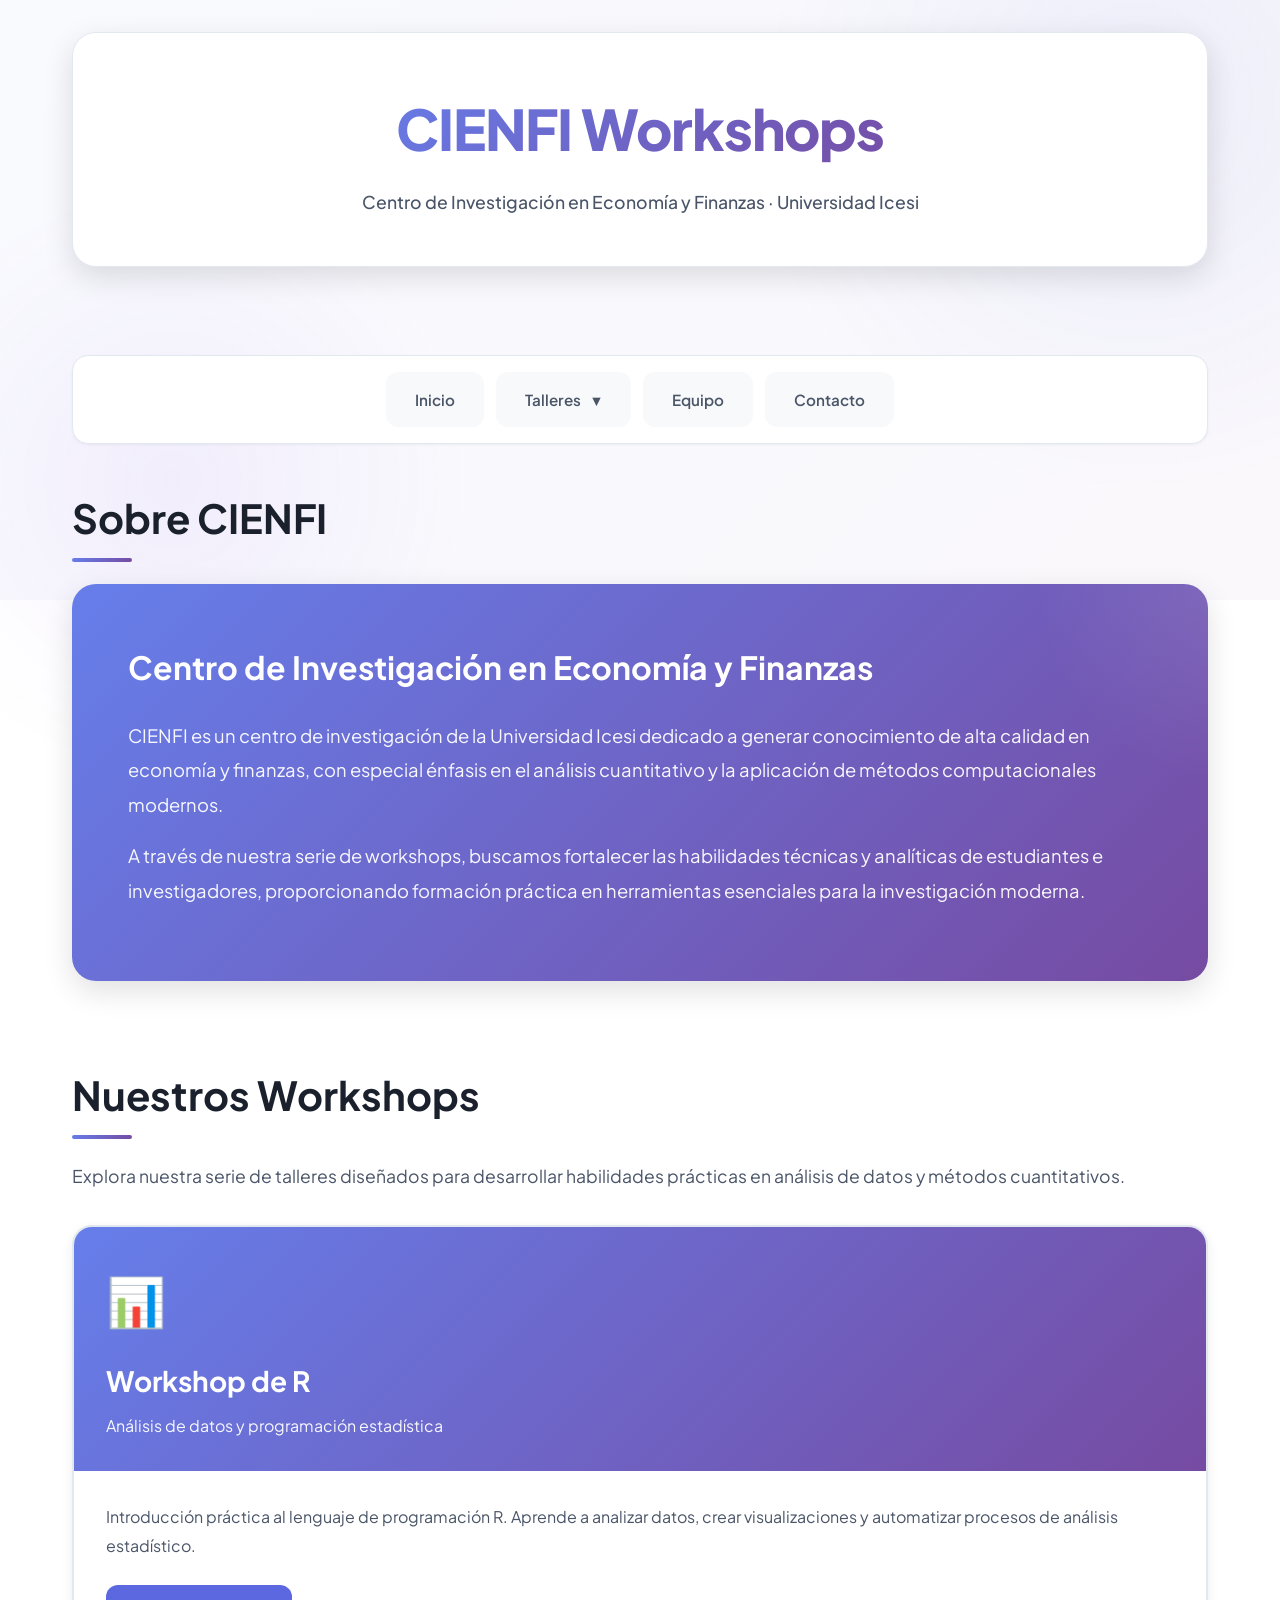
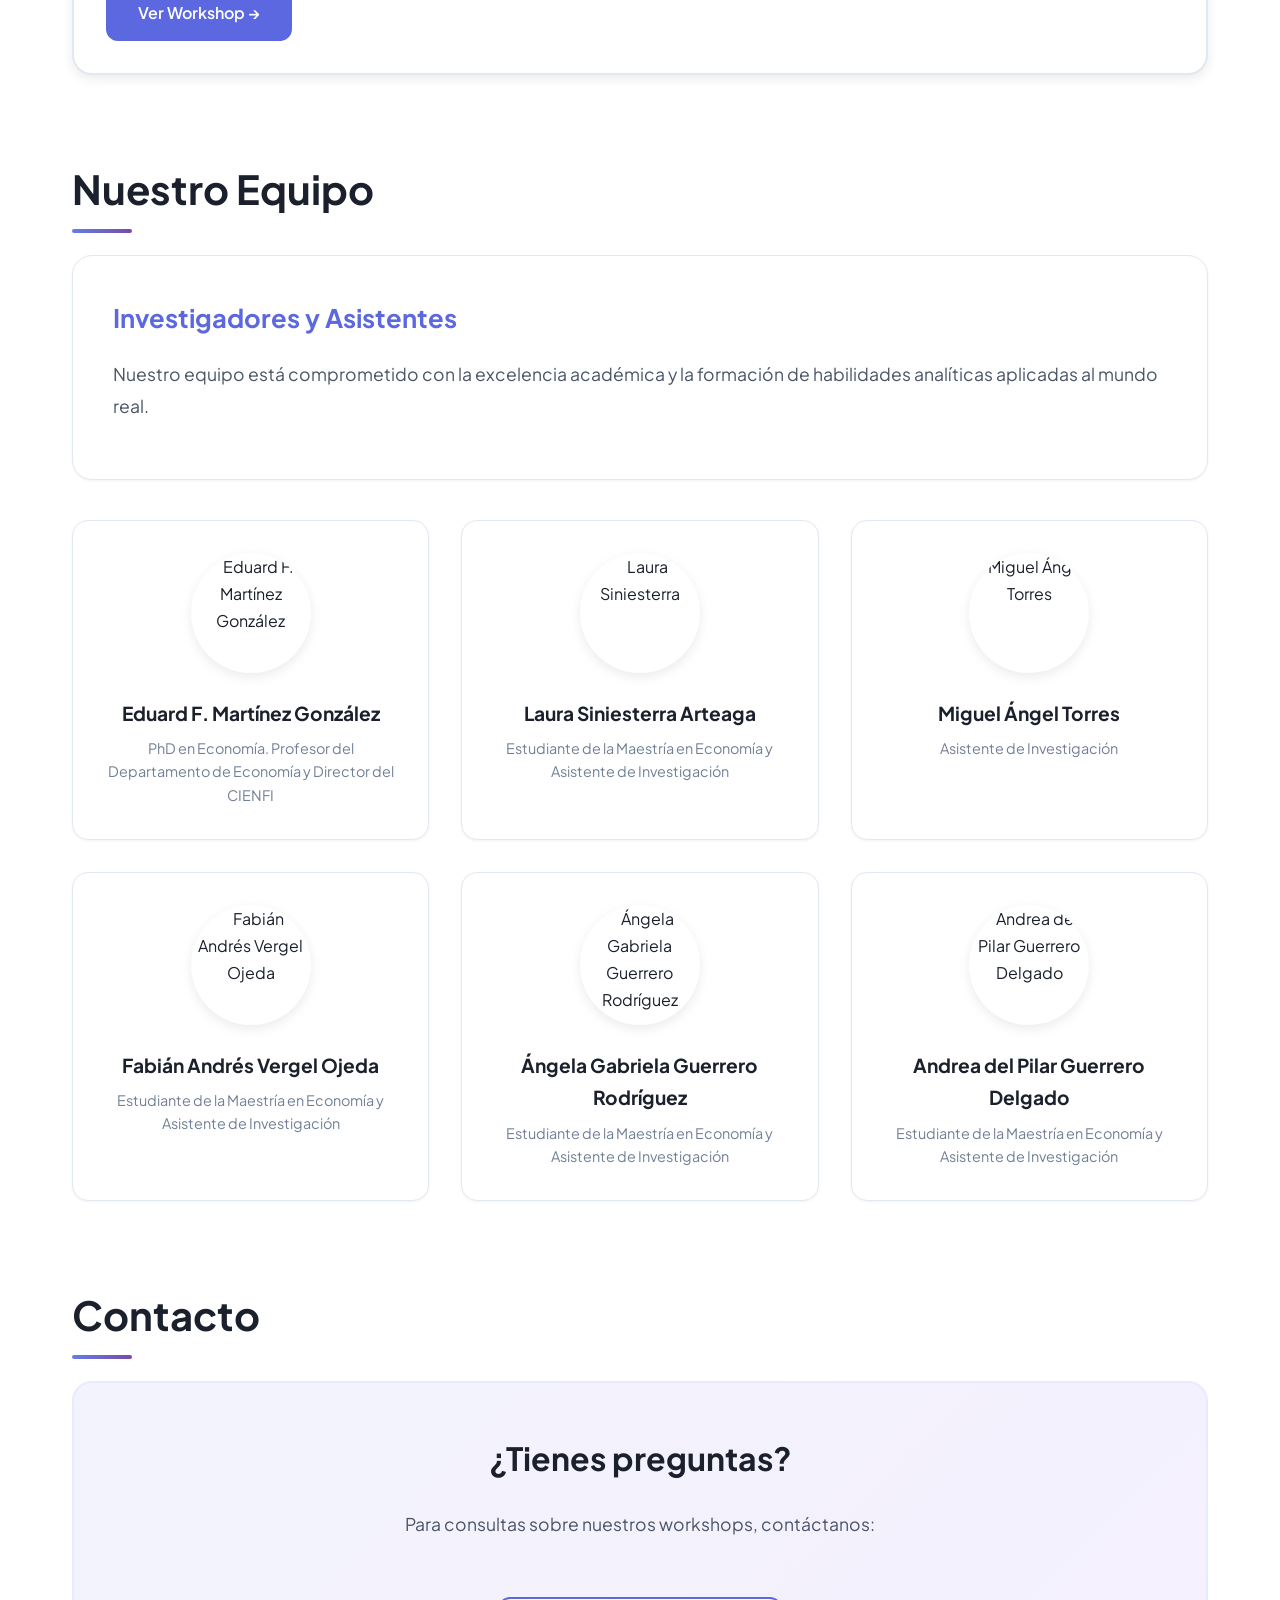
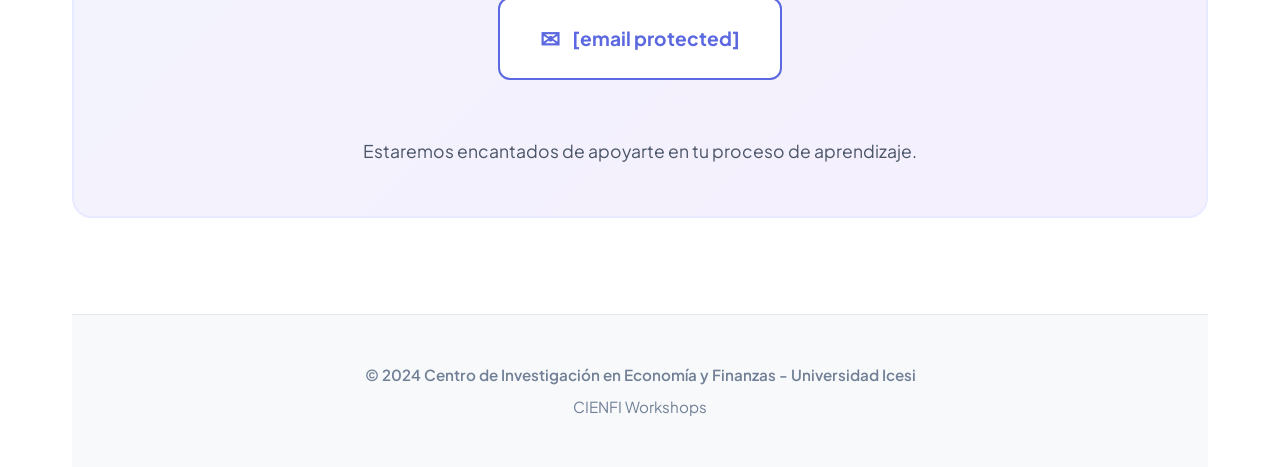
==== files/index.html @ 34f8555f "upload page" ====
<!DOCTYPE html>
<html lang="es">
<head>
    <meta charset="UTF-8">
    <meta name="viewport" content="width=device-width, initial-scale=1.0">
    <title>CIENFI Workshops | Universidad Icesi</title>
    <link rel="preconnect" href="https://fonts.googleapis.com">
    <link rel="preconnect" href="https://fonts.gstatic.com" crossorigin>
    <link href="https://fonts.googleapis.com/css2?family=Plus+Jakarta+Sans:wght@300;400;500;600;700;800&display=swap" rel="stylesheet">
    <style>
        :root {
            --primary-blue: #5B68DF;
            --deep-blue: #2E3192;
            --accent-blue: #3D4BC7;
            --light-blue: #E8EBFF;
            --purple-accent: #7C3AED;
            --bg-white: #FFFFFF;
            --bg-gray: #F8F9FB;
            --text-dark: #1A202C;
            --text-gray: #4A5568;
            --text-muted: #718096;
            --border-light: #E2E8F0;
            --shadow-sm: 0 1px 3px rgba(0,0,0,0.05);
            --shadow-md: 0 4px 12px rgba(0,0,0,0.08);
            --shadow-lg: 0 10px 30px rgba(0,0,0,0.12);
            --gradient-purple: linear-gradient(135deg, #667EEA 0%, #764BA2 100%);
        }

        * {
            margin: 0;
            padding: 0;
            box-sizing: border-box;
        }

        body {
            font-family: 'Plus Jakarta Sans', sans-serif;
            background: var(--bg-white);
            color: var(--text-dark);
            line-height: 1.7;
            overflow-x: hidden;
        }

        .bg-accent {
            position: fixed;
            top: 0;
            left: 0;
            width: 100%;
            height: 600px;
            background: linear-gradient(135deg, rgba(102, 126, 234, 0.04) 0%, rgba(118, 75, 162, 0.04) 100%);
            z-index: 0;
            pointer-events: none;
        }
        
        .bg-accent::before {
            content: '';
            position: absolute;
            top: -50%;
            right: -20%;
            width: 800px;
            height: 800px;
            background: radial-gradient(circle, rgba(91, 104, 223, 0.08) 0%, transparent 70%);
            border-radius: 50%;
            animation: float 20s ease-in-out infinite;
        }
        
        .bg-accent::after {
            content: '';
            position: absolute;
            bottom: -30%;
            left: -10%;
            width: 600px;
            height: 600px;
            background: radial-gradient(circle, rgba(124, 58, 237, 0.06) 0%, transparent 70%);
            border-radius: 50%;
            animation: float 15s ease-in-out infinite reverse;
        }

        @keyframes float {
            0%, 100% { transform: translate(0, 0) scale(1); }
            50% { transform: translate(50px, -50px) scale(1.1); }
        }

        .container {
            position: relative;
            z-index: 1;
            max-width: 1200px;
            margin: 0 auto;
            padding: 0 2rem;
        }

        header {
            padding: 2rem 0 3rem;
            animation: fadeInDown 0.8s ease-out;
        }

        @keyframes fadeInDown {
            from {
                opacity: 0;
                transform: translateY(-30px);
            }
            to {
                opacity: 1;
                transform: translateY(0);
            }
        }

        .header-content {
            display: flex;
            align-items: center;
            justify-content: center;
            gap: 2rem;
            padding: 3rem 2.5rem;
            background: var(--bg-white);
            border-radius: 24px;
            box-shadow: var(--shadow-lg);
            border: 1px solid var(--border-light);
            text-align: center;
        }

        .header-text h1 {
            font-size: 3.5rem;
            font-weight: 800;
            background: var(--gradient-purple);
            -webkit-background-clip: text;
            -webkit-text-fill-color: transparent;
            background-clip: text;
            margin-bottom: 0.75rem;
            letter-spacing: -0.02em;
        }

        .header-text p {
            font-size: 1.1rem;
            color: var(--text-gray);
            font-weight: 500;
        }

        /* Navigation with Dropdown */
        nav {
            margin: 2.5rem 0;
            animation: fadeIn 1s ease-out 0.3s backwards;
        }

        @keyframes fadeIn {
            from { opacity: 0; }
            to { opacity: 1; }
        }

        .nav-links {
            display: flex;
            gap: 0.75rem;
            flex-wrap: wrap;
            background: var(--bg-white);
            padding: 1rem;
            border-radius: 16px;
            box-shadow: var(--shadow-sm);
            border: 1px solid var(--border-light);
            justify-content: center;
        }

        .nav-item {
            position: relative;
        }

        .nav-link {
            display: block;
            padding: 0.85rem 1.75rem;
            background: var(--bg-gray);
            color: var(--text-gray);
            text-decoration: none;
            font-size: 0.95rem;
            font-weight: 600;
            border-radius: 12px;
            transition: all 0.3s ease;
            border: 1px solid transparent;
            cursor: pointer;
        }

        .nav-link:hover {
            background: var(--light-blue);
            color: var(--primary-blue);
            border-color: var(--primary-blue);
            transform: translateY(-2px);
            box-shadow: var(--shadow-md);
        }

        /* Dropdown Menu */
        .dropdown {
            position: relative;
        }

        .dropdown-content {
            display: none;
            position: absolute;
            top: 100%;
            left: 0;
            margin-top: 0.5rem;
            background: var(--bg-white);
            min-width: 220px;
            box-shadow: var(--shadow-lg);
            border-radius: 12px;
            border: 1px solid var(--border-light);
            z-index: 1000;
            overflow: hidden;
        }

        .dropdown:hover .dropdown-content {
            display: block;
        }

        .dropdown-item {
            display: block;
            padding: 0.9rem 1.5rem;
            color: var(--text-gray);
            text-decoration: none;
            font-size: 0.9rem;
            font-weight: 500;
            transition: all 0.3s ease;
            border-bottom: 1px solid var(--border-light);
        }

        .dropdown-item:last-child {
            border-bottom: none;
        }

        .dropdown-item:hover {
            background: var(--light-blue);
            color: var(--primary-blue);
        }

        .dropdown-arrow {
            display: inline-block;
            margin-left: 0.5rem;
            font-size: 0.7rem;
            transition: transform 0.3s ease;
        }

        .dropdown:hover .dropdown-arrow {
            transform: rotate(180deg);
        }

        .section {
            margin-bottom: 5rem;
            animation: fadeInUp 0.8s ease-out backwards;
        }

        .section:nth-child(2) { animation-delay: 0.2s; }
        .section:nth-child(3) { animation-delay: 0.4s; }

        @keyframes fadeInUp {
            from {
                opacity: 0;
                transform: translateY(30px);
            }
            to {
                opacity: 1;
                transform: translateY(0);
            }
        }

        .section-title {
            font-size: 2.5rem;
            font-weight: 700;
            margin-bottom: 2rem;
            color: var(--text-dark);
            position: relative;
            display: inline-block;
        }

        .section-title::after {
            content: '';
            position: absolute;
            bottom: -10px;
            left: 0;
            width: 60px;
            height: 4px;
            background: var(--gradient-purple);
            border-radius: 2px;
        }

        .card {
            background: var(--bg-white);
            border: 1px solid var(--border-light);
            padding: 2.5rem;
            margin-bottom: 1.5rem;
            border-radius: 20px;
            transition: all 0.3s ease;
            box-shadow: var(--shadow-sm);
        }

        .card:hover {
            box-shadow: var(--shadow-lg);
            transform: translateY(-4px);
            border-color: var(--primary-blue);
        }

        .card-title {
            font-size: 1.6rem;
            font-weight: 700;
            margin-bottom: 1.25rem;
            color: var(--primary-blue);
        }

        .card-description {
            font-size: 1.1rem;
            line-height: 1.8;
            color: var(--text-gray);
            margin-bottom: 1rem;
        }

        .hero-card {
            background: var(--gradient-purple);
            color: white;
            padding: 3.5rem;
            border-radius: 24px;
            margin-bottom: 3rem;
            box-shadow: var(--shadow-lg);
            position: relative;
            overflow: hidden;
        }

        .hero-card::before {
            content: '';
            position: absolute;
            top: -50%;
            right: -20%;
            width: 400px;
            height: 400px;
            background: radial-gradient(circle, rgba(255,255,255,0.1) 0%, transparent 70%);
            border-radius: 50%;
        }

        .hero-card .card-title {
            color: white;
            font-size: 2rem;
            margin-bottom: 1.5rem;
            position: relative;
        }

        .hero-card .card-description {
            color: rgba(255, 255, 255, 0.95);
            font-size: 1.15rem;
            line-height: 1.9;
            position: relative;
        }

        /* Workshops Grid */
        .workshops-grid {
            display: grid;
            grid-template-columns: repeat(auto-fit, minmax(350px, 1fr));
            gap: 2rem;
            margin-top: 2rem;
        }

        .workshop-card {
            background: var(--bg-white);
            border: 2px solid var(--border-light);
            border-radius: 20px;
            overflow: hidden;
            box-shadow: var(--shadow-md);
            transition: all 0.3s ease;
        }

        .workshop-card:hover {
            transform: translateY(-8px);
            box-shadow: 0 20px 40px rgba(91, 104, 223, 0.2);
            border-color: var(--primary-blue);
        }

        .workshop-header {
            background: var(--gradient-purple);
            padding: 2rem;
            color: white;
            position: relative;
        }

        .workshop-icon {
            font-size: 3rem;
            margin-bottom: 1rem;
        }

        .workshop-header h3 {
            font-size: 1.75rem;
            margin-bottom: 0.5rem;
        }

        .workshop-header p {
            opacity: 0.95;
            font-size: 1rem;
        }

        .workshop-content {
            padding: 2rem;
        }

        .workshop-description {
            color: var(--text-gray);
            line-height: 1.8;
            margin-bottom: 1.5rem;
        }

        .workshop-status {
            display: inline-block;
            padding: 0.5rem 1rem;
            background: rgba(91, 104, 223, 0.1);
            color: var(--primary-blue);
            border-radius: 20px;
            font-size: 0.85rem;
            font-weight: 600;
            margin-bottom: 1.5rem;
        }

        .btn {
            display: inline-block;
            padding: 0.9rem 2rem;
            background: var(--primary-blue);
            color: white;
            text-decoration: none;
            font-size: 1rem;
            font-weight: 600;
            border-radius: 12px;
            transition: all 0.3s ease;
            border: none;
            cursor: pointer;
        }

        .btn:hover {
            background: var(--deep-blue);
            transform: scale(1.05);
            box-shadow: var(--shadow-md);
        }

        /* Team Section */
        .team-grid {
            display: grid;
            grid-template-columns: repeat(auto-fit, minmax(280px, 1fr));
            gap: 2rem;
            margin-top: 2.5rem;
        }

        .team-member {
            background: var(--bg-white);
            border: 1px solid var(--border-light);
            border-radius: 16px;
            padding: 2rem;
            text-align: center;
            transition: all 0.3s ease;
            box-shadow: var(--shadow-sm);
        }

        .team-member:hover {
            transform: translateY(-8px);
            box-shadow: var(--shadow-lg);
            border-color: var(--primary-blue);
        }

        .team-avatar {
            width: 120px;
            height: 120px;
            margin: 0 auto 1.5rem;
            border-radius: 50%;
            overflow: hidden;
            box-shadow: var(--shadow-md);
            position: relative;
        }

        .team-avatar img {
            width: 100%;
            height: 100%;
            object-fit: cover;
        }

        .team-avatar-fallback {
            width: 100%;
            height: 100%;
            background: var(--gradient-purple);
            display: flex;
            align-items: center;
            justify-content: center;
            font-size: 2.5rem;
            font-weight: 700;
            color: white;
        }

        .team-name {
            font-size: 1.2rem;
            font-weight: 700;
            color: var(--text-dark);
            margin-bottom: 0.5rem;
        }

        .team-role {
            font-size: 0.9rem;
            color: var(--text-muted);
            font-weight: 400;
            line-height: 1.6;
        }

        .contact-card {
            background: linear-gradient(135deg, rgba(91, 104, 223, 0.08) 0%, rgba(124, 58, 237, 0.08) 100%);
            border: 2px solid var(--light-blue);
            padding: 3rem;
            border-radius: 20px;
            text-align: center;
        }

        .contact-email {
            display: inline-flex;
            align-items: center;
            gap: 0.75rem;
            padding: 1.2rem 2.5rem;
            background: var(--bg-white);
            border: 2px solid var(--primary-blue);
            border-radius: 12px;
            color: var(--primary-blue);
            text-decoration: none;
            font-weight: 700;
            font-size: 1.2rem;
            transition: all 0.3s ease;
            margin: 1.5rem 0;
        }

        .contact-email:hover {
            background: var(--primary-blue);
            color: white;
            transform: scale(1.05);
            box-shadow: var(--shadow-md);
        }

        footer {
            margin-top: 6rem;
            padding: 3rem 0;
            border-top: 1px solid var(--border-light);
            text-align: center;
            color: var(--text-muted);
            background: var(--bg-gray);
        }

        footer p {
            font-size: 0.95rem;
            line-height: 1.6;
        }

        @media (max-width: 768px) {
            .header-content {
                padding: 2.5rem 1.5rem;
            }

            .header-text h1 {
                font-size: 2.5rem;
            }

            .section-title {
                font-size: 2rem;
            }

            .nav-links {
                flex-direction: column;
            }

            .dropdown-content {
                position: static;
                margin-top: 0.5rem;
                display: none;
            }

            .dropdown.active .dropdown-content {
                display: block;
            }

            .workshops-grid,
            .team-grid {
                grid-template-columns: 1fr;
            }

            .hero-card {
                padding: 2.5rem 1.5rem;
            }
        }
    </style>
</head>
<body>
    <div class="bg-accent"></div>
    
    <div class="container">
        <header>
            <div class="header-content">
                <div class="header-text">
                    <h1>CIENFI Workshops</h1>
                    <p>Centro de Investigación en Economía y Finanzas · Universidad Icesi</p>
                </div>
            </div>
        </header>

        <nav>
            <div class="nav-links">
                <div class="nav-item">
                    <a href="index.html" class="nav-link">Inicio</a>
                </div>
                
                <!-- Dropdown Menu for Workshops -->
                <div class="nav-item dropdown">
                    <a href="#" class="nav-link">
                        Talleres <span class="dropdown-arrow">▼</span>
                    </a>
                    <div class="dropdown-content">
                        <a href="workshop-r.html" class="dropdown-item">📊 Workshop de R</a>
                    </div>
                </div>

                <div class="nav-item">
                    <a href="#equipo" class="nav-link">Equipo</a>
                </div>
                <div class="nav-item">
                    <a href="#contacto" class="nav-link">Contacto</a>
                </div>
            </div>
        </nav>

        <main>
            <!-- About CIENFI -->
            <section class="section" id="about">
                <h2 class="section-title">Sobre CIENFI</h2>
                <div class="hero-card">
                    <h3 class="card-title">Centro de Investigación en Economía y Finanzas</h3>
                    <p class="card-description">
                        CIENFI es un centro de investigación de la Universidad Icesi dedicado a generar conocimiento 
                        de alta calidad en economía y finanzas, con especial énfasis en el análisis cuantitativo y 
                        la aplicación de métodos computacionales modernos.
                    </p>
                    <p class="card-description">
                        A través de nuestra serie de workshops, buscamos fortalecer las habilidades técnicas y analíticas 
                        de estudiantes e investigadores, proporcionando formación práctica en herramientas esenciales 
                        para la investigación moderna.
                    </p>
                </div>
            </section>

            <!-- Workshops Overview -->
            <section class="section" id="workshops">
                <h2 class="section-title">Nuestros Workshops</h2>
                <p class="card-description" style="margin-bottom: 2rem;">
                    Explora nuestra serie de talleres diseñados para desarrollar habilidades prácticas en análisis 
                    de datos y métodos cuantitativos.
                </p>

                <div class="workshops-grid">
                    <!-- Workshop de R -->
                    <div class="workshop-card">
                        <div class="workshop-header">
                            <div class="workshop-icon">📊</div>
                            <h3>Workshop de R</h3>
                            <p>Análisis de datos y programación estadística</p>
                        </div>
                        <div class="workshop-content">
                            <p class="workshop-description">
                                Introducción práctica al lenguaje de programación R. Aprende a analizar datos, 
                                crear visualizaciones y automatizar procesos de análisis estadístico.
                            </p>
                            <a href="workshop-r.html" class="btn">Ver Workshop →</a>
                        </div>
                    </div>
                </div>
            </section>

            <!-- Team CIENFI -->
            <section class="section" id="equipo">
                <h2 class="section-title">Nuestro Equipo</h2>
                
                <div class="card" style="margin-bottom: 2.5rem;">
                    <h3 class="card-title">Investigadores y Asistentes</h3>
                    <p class="card-description">
                        Nuestro equipo está comprometido con la excelencia académica y la formación de habilidades 
                        analíticas aplicadas al mundo real.
                    </p>
                </div>

                <div class="team-grid">
                    <!-- Miembro 1 -->
                    <div class="team-member">
                        <div class="team-avatar">
                            <img src="images/eduard-cienfi.png" alt="Eduard F. Martínez González">
                        </div>
                        <div class="team-name">Eduard F. Martínez González</div>
                        <div class="team-role">PhD en Economía. Profesor del Departamento de Economía y Director del CIENFI</div>
                    </div>

                    <!-- Miembro 2 -->
                    <div class="team-member">
                        <div class="team-avatar">
                            <img src="images/laura-cienfi.jpeg" alt="Laura Siniesterra">
                        </div>
                        <div class="team-name">Laura Siniesterra Arteaga</div>
                        <div class="team-role">Estudiante de la Maestría en Economía y Asistente de Investigación</div>
                    </div>

                    <!-- Miembro 3 -->
                    <div class="team-member">
                        <div class="team-avatar">
                            <img src="images/miguel-cienfi.jpeg" alt="Miguel Ángel Torres">
                        </div>
                        <div class="team-name">Miguel Ángel Torres</div>
                        <div class="team-role">Asistente de Investigación</div>
                    </div>

                    <!-- Miembro 4 -->
                    <div class="team-member">
                        <div class="team-avatar">
                            <img src="images/fabian-cienfi.jpeg" alt="Fabián Andrés Vergel Ojeda">
                        </div>
                        <div class="team-name">Fabián Andrés Vergel Ojeda</div>
                        <div class="team-role">Estudiante de la Maestría en Economía y Asistente de Investigación</div>
                    </div>

                    <!-- Miembro 5 -->
                    <div class="team-member">
                        <div class="team-avatar">
                            <img src="images/angela-cienfi.jpg" alt="Ángela Gabriela Guerrero Rodríguez">
                        </div>
                        <div class="team-name">Ángela Gabriela Guerrero Rodríguez</div>
                        <div class="team-role">Estudiante de la Maestría en Economía y Asistente de Investigación</div>
                    </div>

                    <!-- Miembro 6 -->
                    <div class="team-member">
                        <div class="team-avatar">
                            <img src="images/andrea-cienfi.png" alt="Andrea del Pilar Guerrero Delgado">
                        </div>
                        <div class="team-name">Andrea del Pilar Guerrero Delgado</div>
                        <div class="team-role">Estudiante de la Maestría en Economía y Asistente de Investigación</div>
                    </div>
                </div>
            </section>

            <!-- Contact -->
            <section class="section" id="contacto">
                <h2 class="section-title">Contacto</h2>
                
                <div class="contact-card">
                    <h3 class="card-title" style="color: var(--text-dark); margin-bottom: 1.5rem; font-size: 2rem;">
                        ¿Tienes preguntas?
                    </h3>
                    <p class="card-description" style="max-width: 600px; margin: 0 auto 2rem; font-size: 1.1rem;">
                        Para consultas sobre nuestros workshops, contáctanos:
                    </p>
                    
                    <a href="/cdn-cgi/l/email-protection#99faf0fcf7fff0d9f0fafceaf0b7fcfdecb7faf6" class="contact-email">
                        <span style="font-size: 1.5rem;">✉</span>
                        <span><span class="__cf_email__" data-cfemail="412228242f27280128222432286f2425346f222e">[email&#160;protected]</span></span>
                    </a>

                    <p class="card-description" style="max-width: 700px; margin: 2rem auto 0;">
                        Estaremos encantados de apoyarte en tu proceso de aprendizaje.
                    </p>
                </div>
            </section>
        </main>

        <footer>
            <p style="font-weight: 600; margin-bottom: 0.5rem;">
                © 2024 Centro de Investigación en Economía y Finanzas - Universidad Icesi
            </p>
            <p>CIENFI Workshops</p>
        </footer>
    </div>

    <script data-cfasync="false" src="/cdn-cgi/scripts/5c5dd728/cloudflare-static/email-decode.min.js"></script><script>
        // Smooth scrolling
        document.querySelectorAll('a[href^="#"]').forEach(anchor => {
            anchor.addEventListener('click', function (e) {
                e.preventDefault();
                const target = document.querySelector(this.getAttribute('href'));
                if (target) {
                    target.scrollIntoView({
                        behavior: 'smooth',
                        block: 'start'
                    });
                }
            });
        });

        // Mobile dropdown toggle
        if (window.innerWidth <= 768) {
            document.querySelectorAll('.dropdown > .nav-link').forEach(link => {
                link.addEventListener('click', function(e) {
                    e.preventDefault();
                    this.parentElement.classList.toggle('active');
                });
            });
        }

        // Intersection observer for animations
        const observerOptions = {
            threshold: 0.1,
            rootMargin: '0px 0px -50px 0px'
        };

        const observer = new IntersectionObserver((entries) => {
            entries.forEach(entry => {
                if (entry.isIntersecting) {
                    entry.target.style.opacity = '1';
                    entry.target.style.transform = 'translateY(0
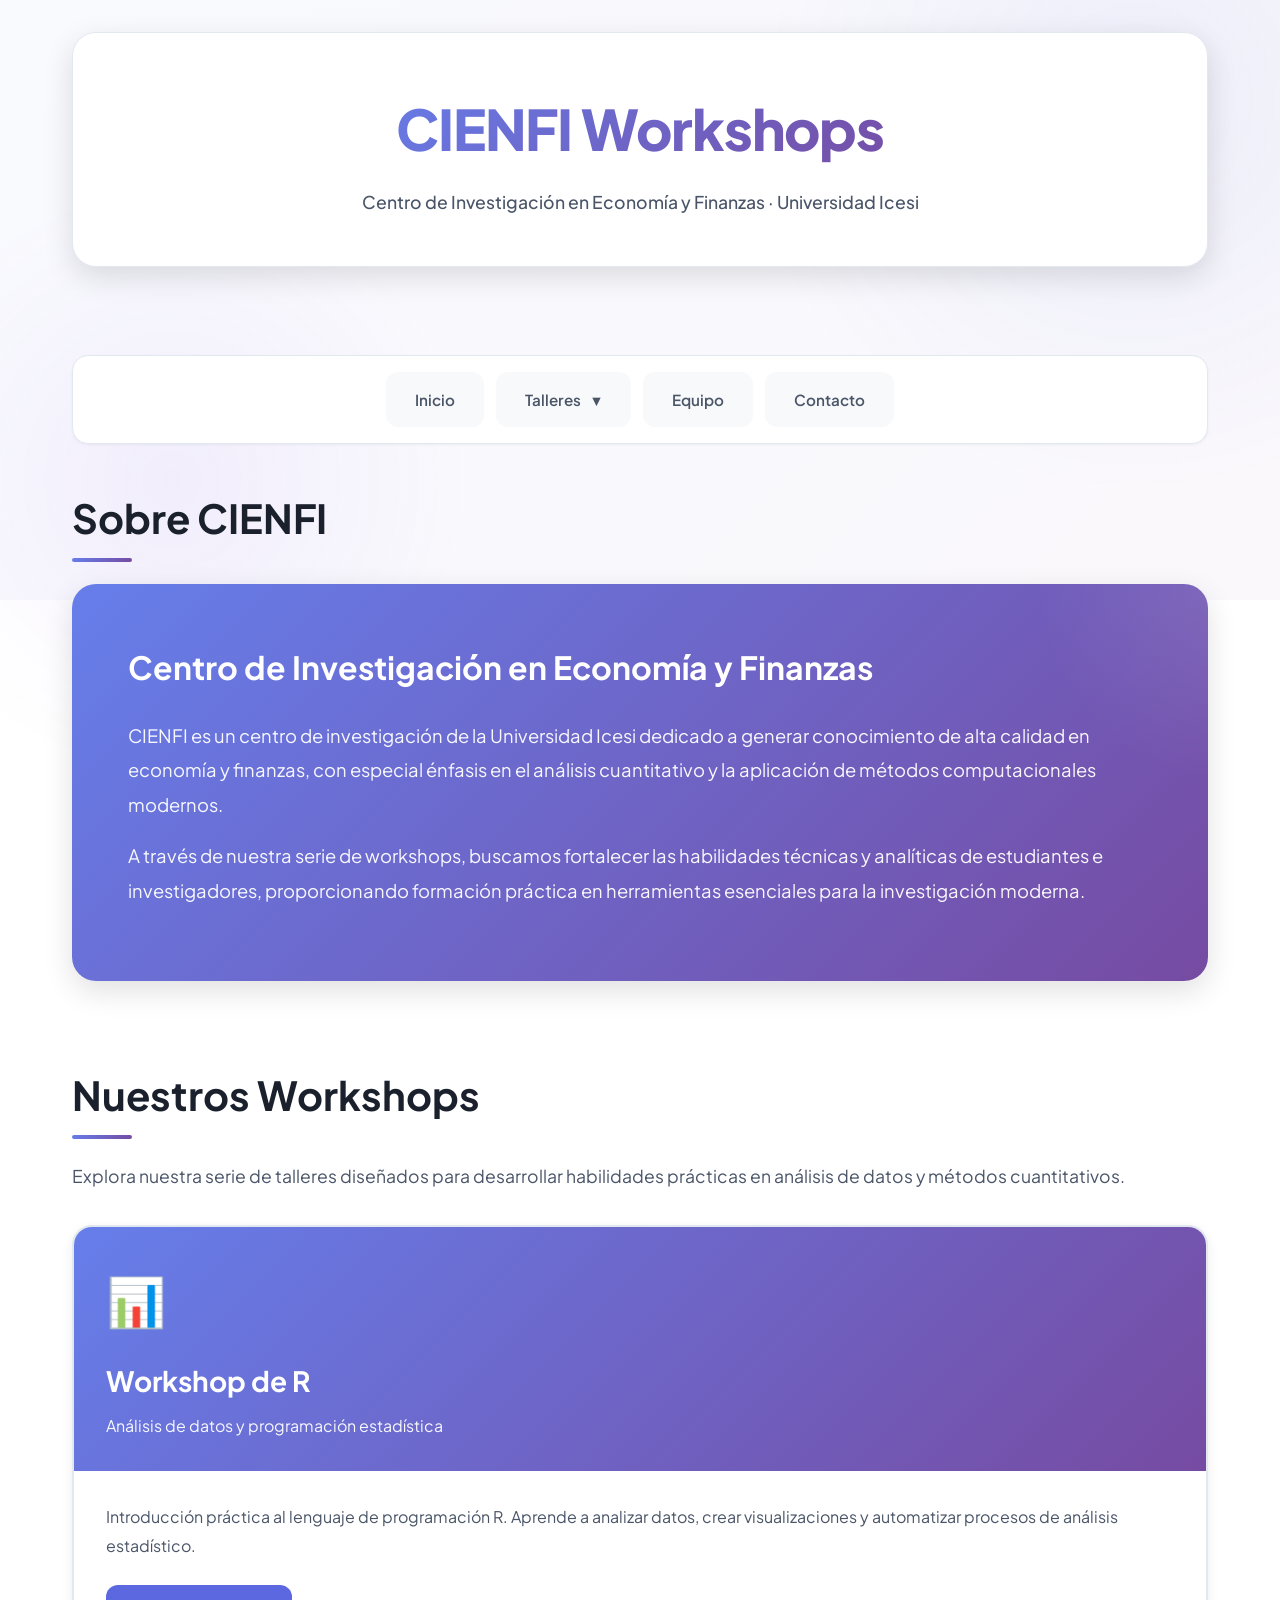
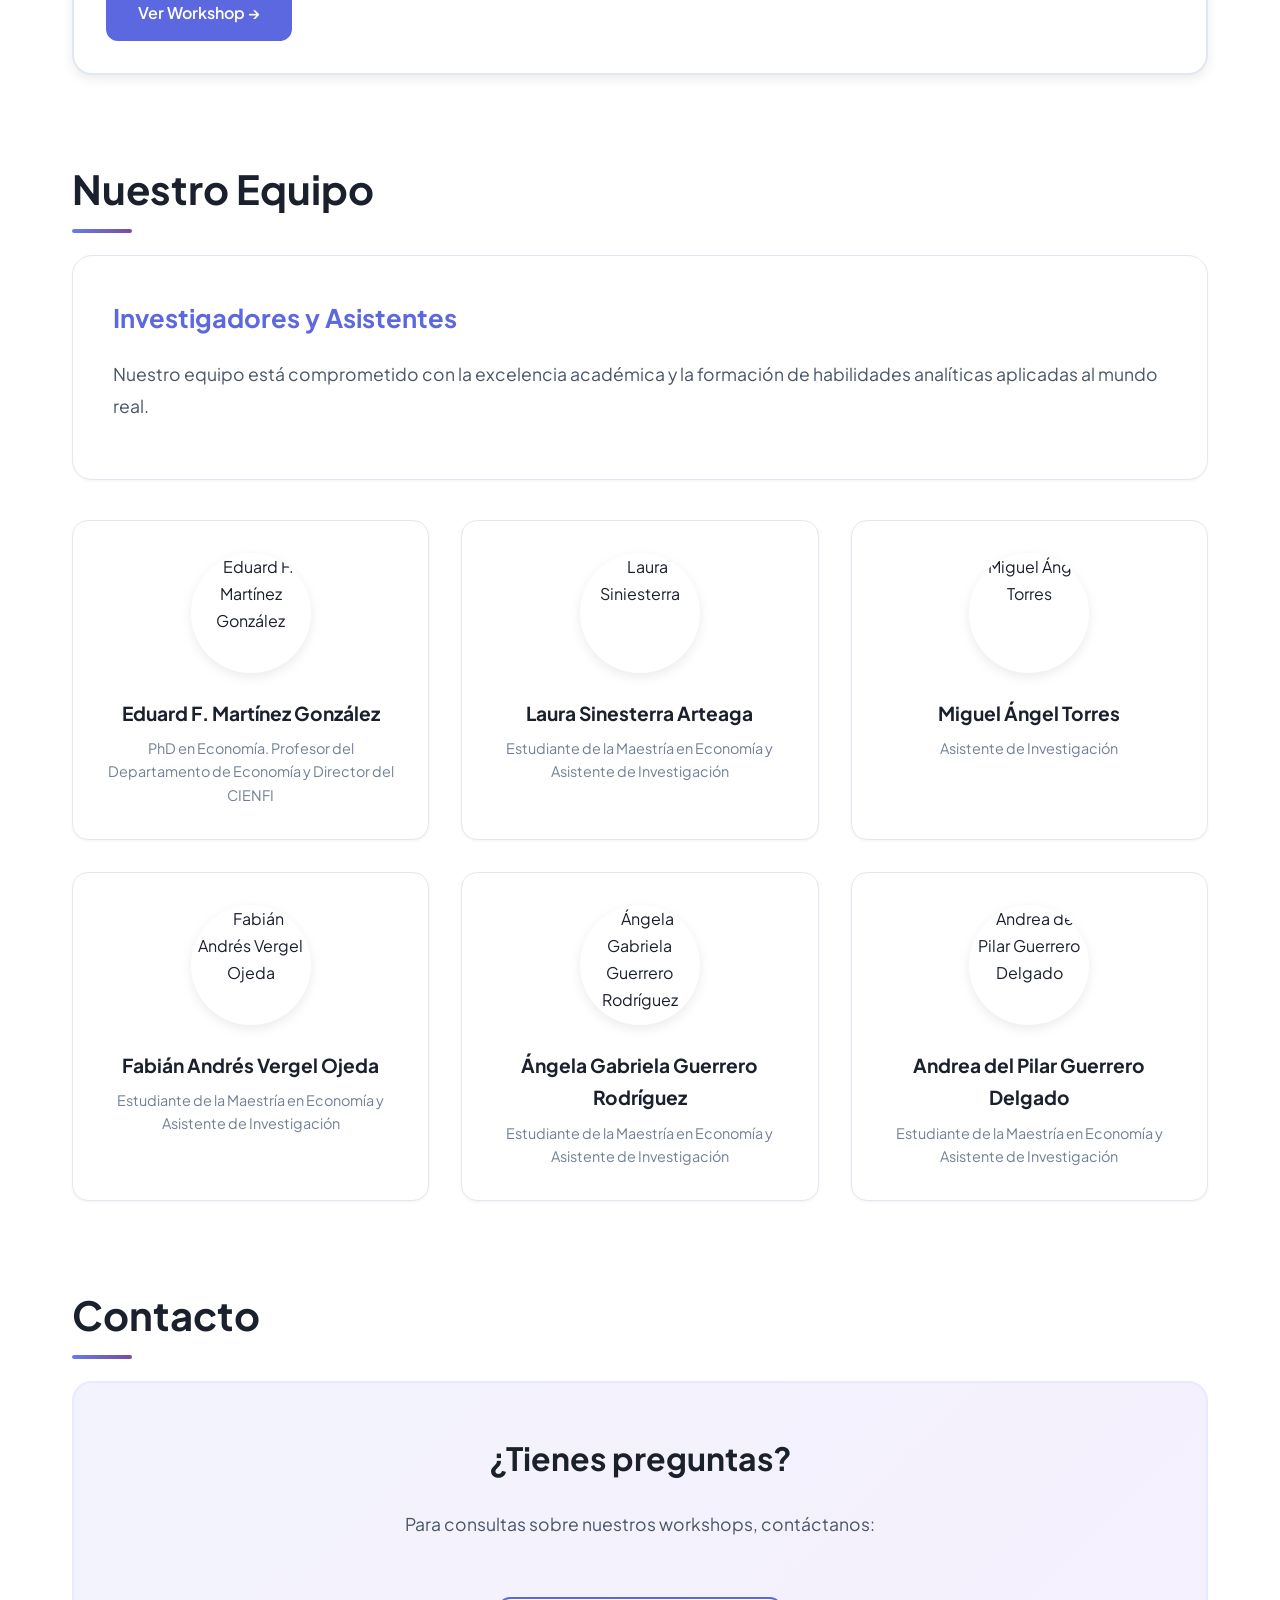
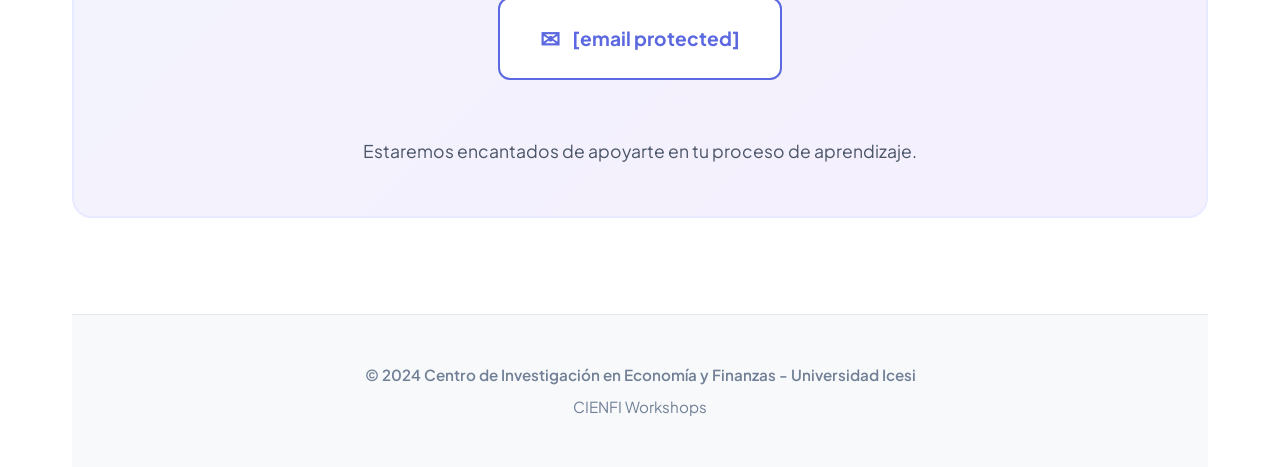
==== commit 63f84d35: "Update index.html" ====
--- a/files/index.html
+++ b/files/index.html
@@ -689,7 +689,7 @@
                         <div class="team-avatar">
                             <img src="images/laura-cienfi.jpeg" alt="Laura Siniesterra">
                         </div>
-                        <div class="team-name">Laura Siniesterra Arteaga</div>
+                        <div class="team-name">Laura Sinesterra Arteaga</div>
                         <div class="team-role">Estudiante de la Maestría en Economía y Asistente de Investigación</div>
                     </div>
 
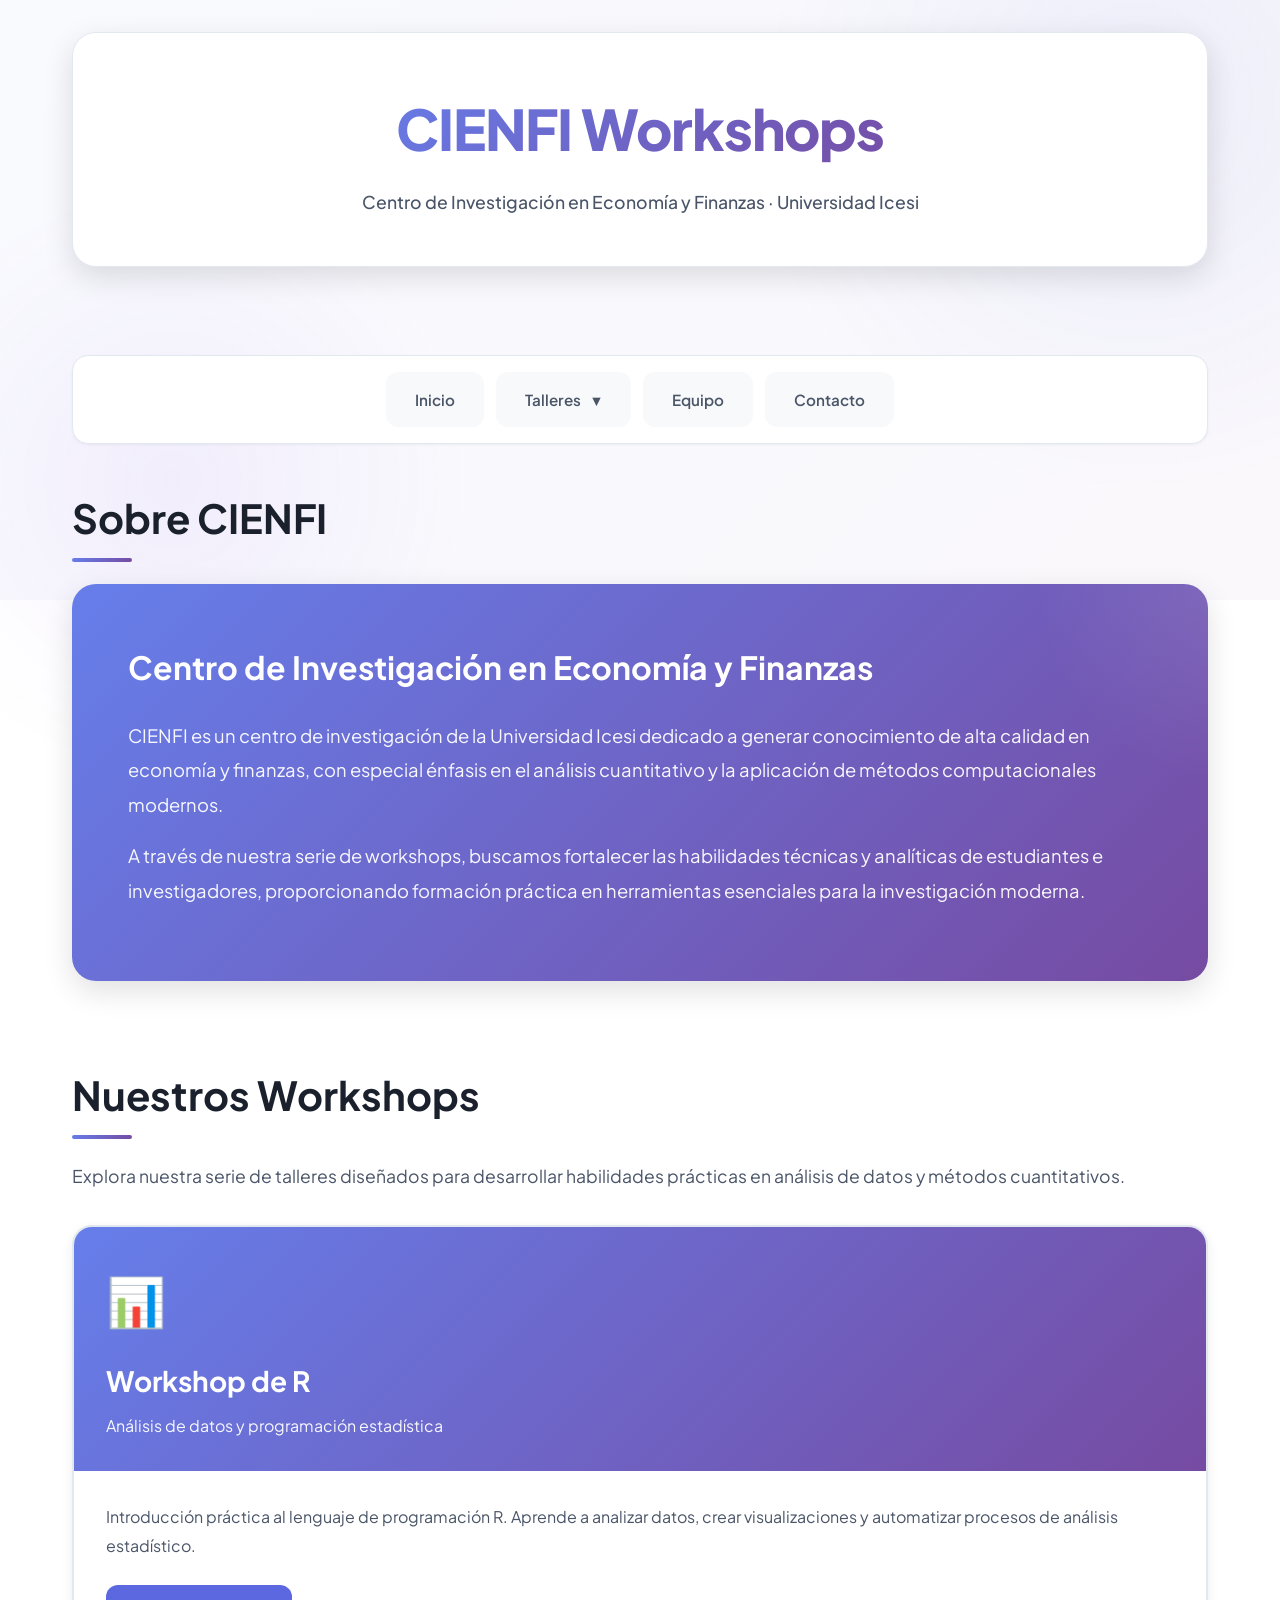
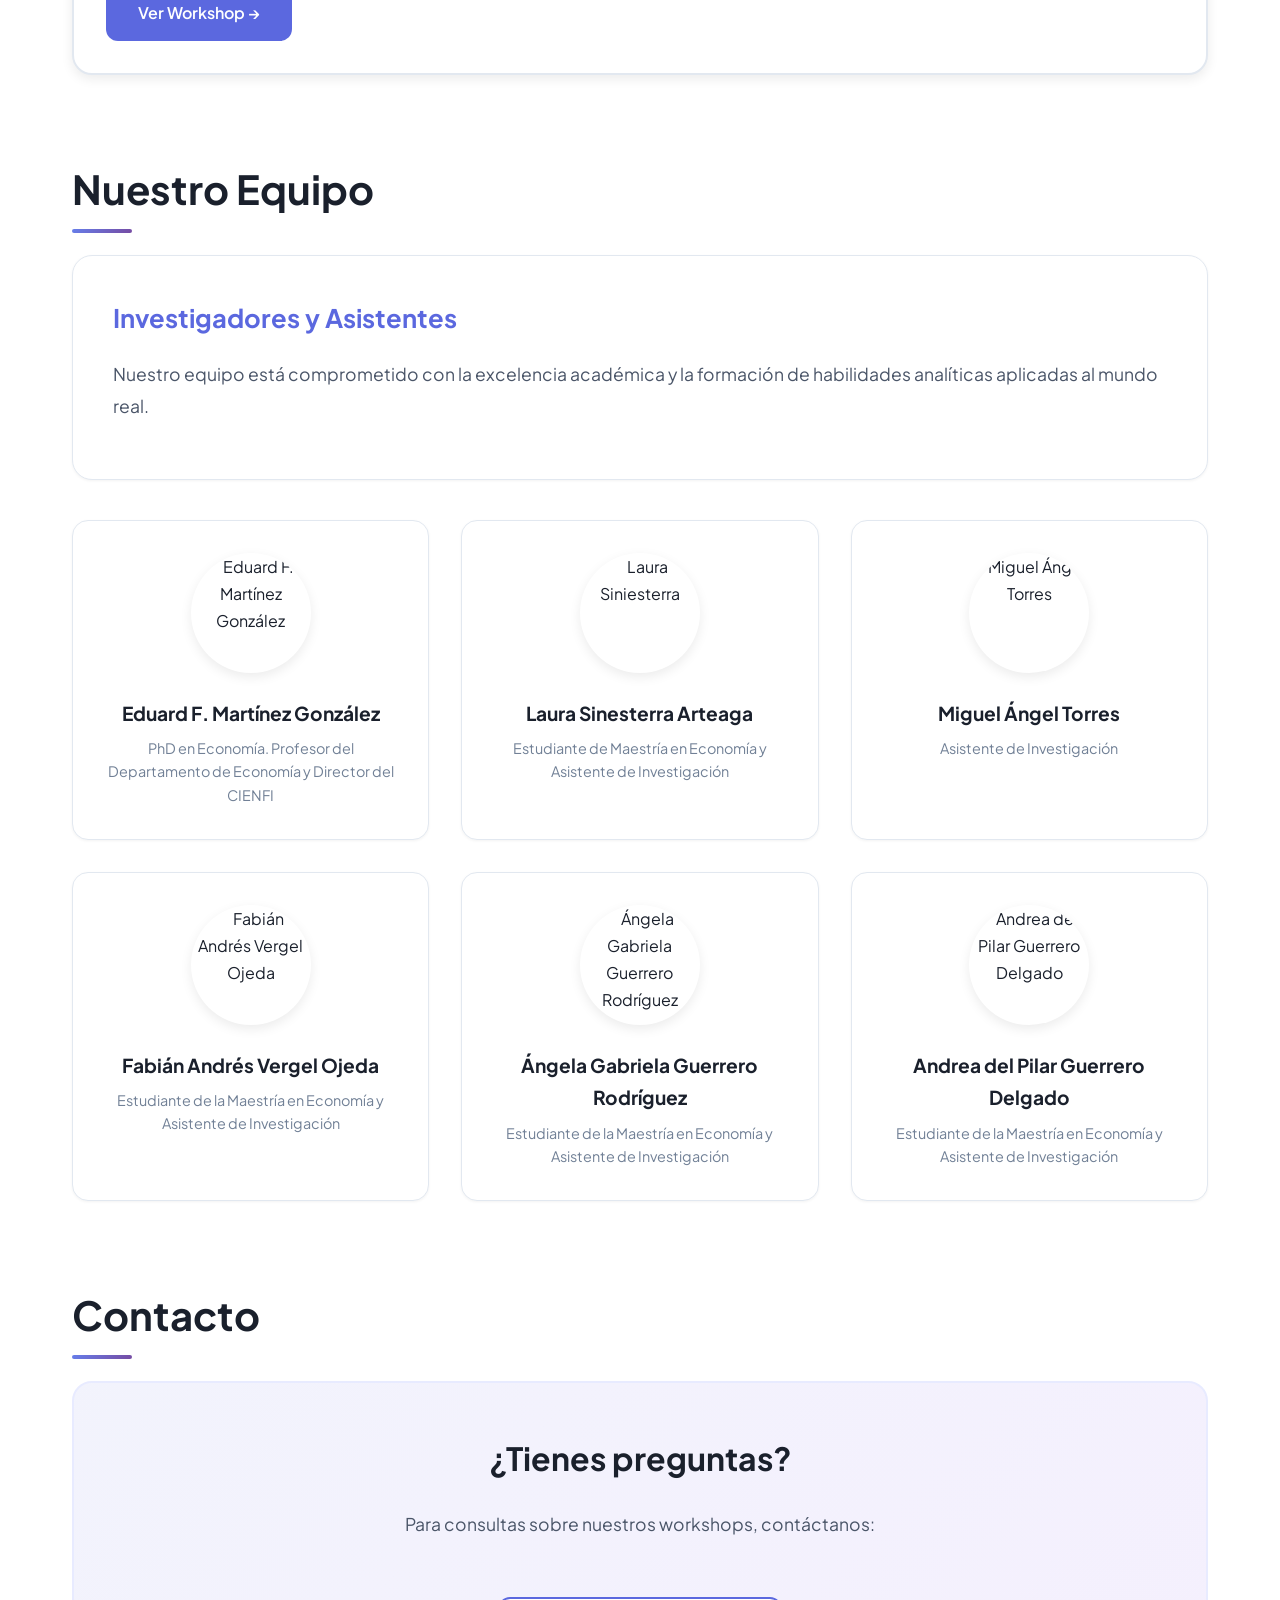
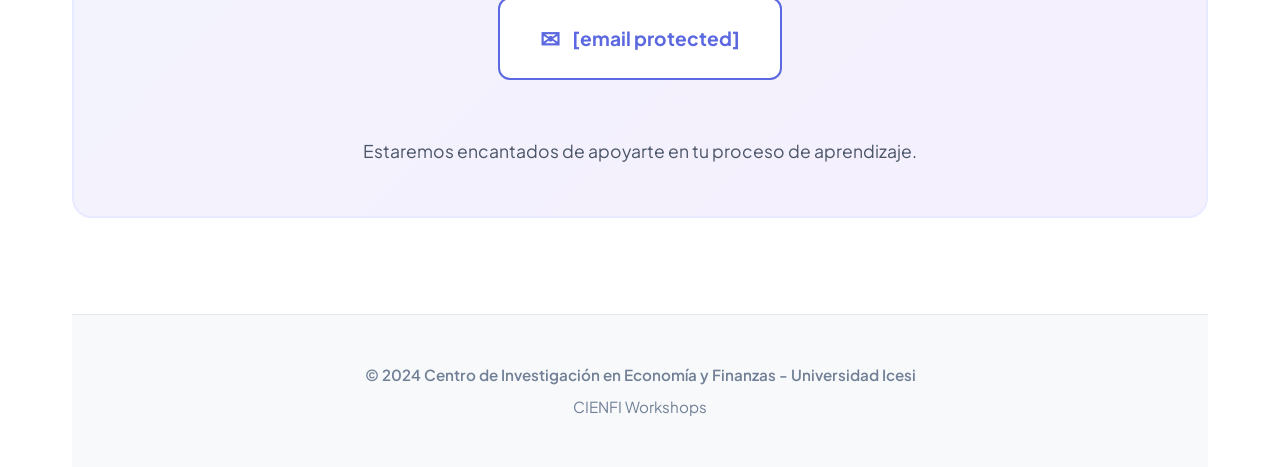
==== commit 62e265a0: "Update index.html" ====
--- a/files/index.html
+++ b/files/index.html
@@ -690,7 +690,7 @@
                             <img src="images/laura-cienfi.jpeg" alt="Laura Siniesterra">
                         </div>
                         <div class="team-name">Laura Sinesterra Arteaga</div>
-                        <div class="team-role">Estudiante de la Maestría en Economía y Asistente de Investigación</div>
+                        <div class="team-role">Estudiante de Maestría en Economía y Asistente de Investigación</div>
                     </div>
 
                     <!-- Miembro 3 -->
